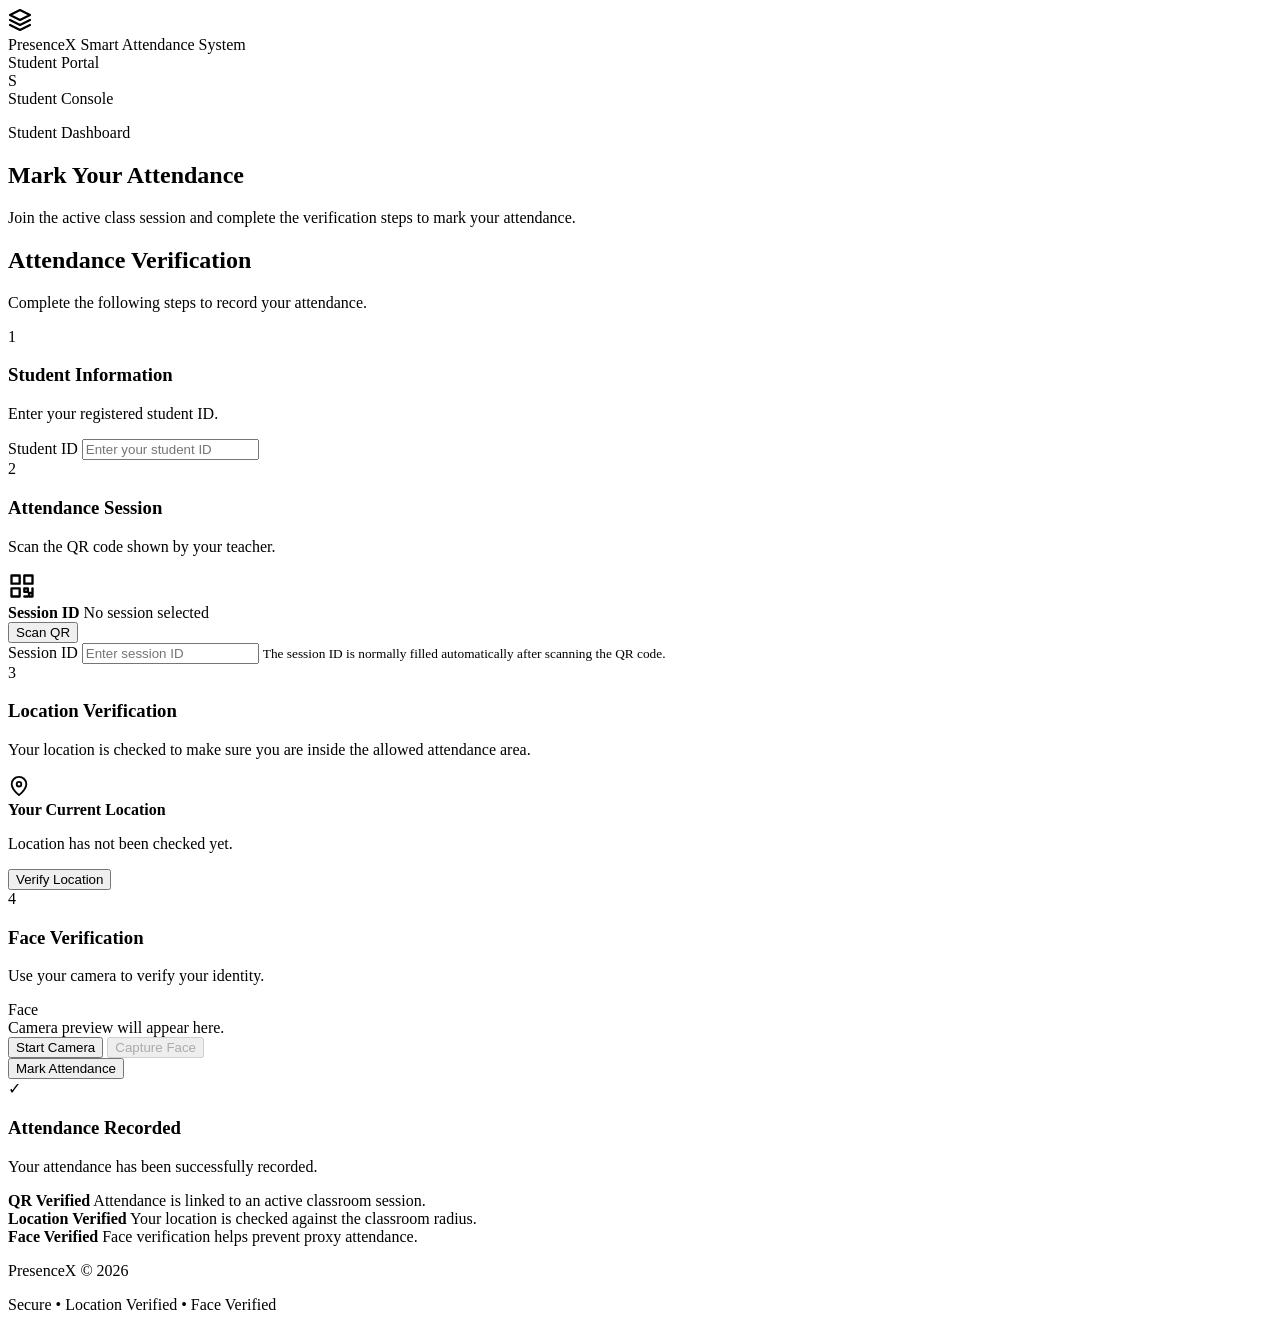
==== frontend/student.html @ 5f0dba2f "Update student dashboard and landing page" ====
<!DOCTYPE html>
<html lang="en">
<head>
  <meta charset="UTF-8">
  <meta name="viewport" content="width=device-width, initial-scale=1.0">

  <meta
    name="description"
    content="PresenceX student dashboard for secure attendance"
  >

  <title>Student Dashboard | PresenceX</title>

  <link rel="stylesheet" href="css/style.css">
</head>

<body>

  <header class="app-header">
    <div class="header-container">

      <div class="brand-wrapper">
        <div class="brand-logo" aria-hidden="true">
          <svg
            width="24"
            height="24"
            viewBox="0 0 24 24"
            fill="none"
            stroke="currentColor"
            stroke-width="2.2"
            stroke-linecap="round"
            stroke-linejoin="round"
          >
            <path d="M12 2L2 7l10 5 10-5-10-5z"></path>
            <path d="M2 17l10 5 10-5"></path>
            <path d="M2 12l10 5 10-5"></path>
          </svg>
        </div>

        <div class="brand-info">
          <span class="brand-name">PresenceX</span>
          <span class="brand-tag">Smart Attendance System</span>
        </div>
      </div>

      <div class="header-center">
        <span class="dashboard-badge badge-student">
          <span class="pulse-dot dot-student"></span>
          Student Portal
        </span>
      </div>

      <div class="header-actions">
        <div class="user-profile-preview">
          <div class="avatar-circle avatar-student">S</div>
          <span class="user-greeting">Student Console</span>
        </div>
      </div>

    </div>
  </header>


  <main class="dashboard-container">

    <section class="dashboard-intro">
      <div>
        <p class="page-label">Student Dashboard</p>

        <h1>Mark Your Attendance</h1>

        <p class="page-description">
          Join the active class session and complete the verification
          steps to mark your attendance.
        </p>
      </div>
    </section>


    <section class="dashboard-card">

      <div class="card-header">
        <div>
          <h2>Attendance Verification</h2>

          <p>
            Complete the following steps to record your attendance.
          </p>
        </div>
      </div>

      <div class="attendance-step">

        <div class="step-number">1</div>

        <div class="step-content">
          <h3>Student Information</h3>

          <p>
            Enter your registered student ID.
          </p>

          <div class="form-group">
            <label for="studentId">Student ID</label>

            <input
              type="text"
              id="studentId"
              name="studentId"
              placeholder="Enter your student ID"
              autocomplete="off"
            >
          </div>
        </div>

      </div>

      <div class="attendance-step">

        <div class="step-number">2</div>

        <div class="step-content">

          <h3>Attendance Session</h3>

          <p>
            Scan the QR code shown by your teacher.
          </p>

          <div class="qr-session-box">

            <div class="qr-icon" aria-hidden="true">
              <svg
                width="28"
                height="28"
                viewBox="0 0 24 24"
                fill="none"
                stroke="currentColor"
                stroke-width="2"
                stroke-linecap="round"
                stroke-linejoin="round"
              >
                <rect x="3" y="3" width="7" height="7"></rect>
                <rect x="14" y="3" width="7" height="7"></rect>
                <rect x="3" y="14" width="7" height="7"></rect>
                <path d="M14 14h3v3h-3z"></path>
                <path d="M18 18h3v3h-3z"></path>
                <path d="M14 21h3"></path>
                <path d="M21 14v3"></path>
              </svg>
            </div>

            <div class="qr-session-info">
              <strong>Session ID</strong>

              <span id="sessionIdDisplay">
                No session selected
              </span>
            </div>

            <button
              type="button"
              id="scanQrBtn"
              class="secondary-button"
            >
              Scan QR
            </button>

          </div>

          <div class="manual-session">

            <label for="sessionId">
              Session ID
            </label>

            <input
              type="text"
              id="sessionId"
              name="sessionId"
              placeholder="Enter session ID"
              autocomplete="off"
            >

            <small>
              The session ID is normally filled automatically after
              scanning the QR code.
            </small>

          </div>

        </div>
      </div>

      <div class="attendance-step">

        <div class="step-number">3</div>

        <div class="step-content">

          <h3>Location Verification</h3>

          <p>
            Your location is checked to make sure you are inside
            the allowed attendance area.
          </p>

          <div class="location-box">

            <div class="location-icon" aria-hidden="true">
              <svg
                width="22"
                height="22"
                viewBox="0 0 24 24"
                fill="none"
                stroke="currentColor"
                stroke-width="2"
                stroke-linecap="round"
                stroke-linejoin="round"
              >
                <path d="M20 10c0 5-8 12-8 12S4 15 4 10a8 8 0 1 1 16 0Z"></path>
                <circle cx="12" cy="10" r="2.5"></circle>
              </svg>
            </div>

            <div class="location-info">
              <strong>Your Current Location</strong>

              <p id="locationText">
                Location has not been checked yet.
              </p>
            </div>

            <button
              type="button"
              id="verifyLocationBtn"
              class="secondary-button"
            >
              Verify Location
            </button>

          </div>

          <input type="hidden" id="latitude">
          <input type="hidden" id="longitude">

          <div
            id="locationStatus"
            class="verification-status"
          ></div>

        </div>
      </div>


      <!-- Face Verification -->
      <div class="attendance-step">

        <div class="step-number">4</div>

        <div class="step-content">

          <h3>Face Verification</h3>

          <p>
            Use your camera to verify your identity.
          </p>

          <div class="face-verification-box">

            <div id="cameraPreview" class="camera-preview">

              <div class="camera-placeholder">
                <div class="camera-icon">Face</div>

                <span>
                  Camera preview will appear here.
                </span>
              </div>

            </div>

            <div class="camera-actions">

              <button
                type="button"
                id="startCameraBtn"
                class="secondary-button"
              >
                Start Camera
              </button>

              <button
                type="button"
                id="captureFaceBtn"
                class="secondary-button"
                disabled
              >
                Capture Face
              </button>

            </div>

            <div
              id="faceStatus"
              class="verification-status"
            ></div>

          </div>

        </div>
      </div>


      <div class="form-actions">

        <button
          type="button"
          id="markAttendanceBtn"
          class="primary-button"
        >
          Mark Attendance
        </button>

      </div>


      <div
        id="attendanceResult"
        class="attendance-result hidden"
      >

        <div class="result-icon">✓</div>

        <div>
          <h3>Attendance Recorded</h3>

          <p id="attendanceMessage">
            Your attendance has been successfully recorded.
          </p>
        </div>

      </div>


      <div
        id="messageBox"
        class="message-box hidden"
        role="alert"
      ></div>

    </section>


    <section class="security-info">

      <div class="security-item">
        <strong>QR Verified</strong>

        <span>
          Attendance is linked to an active classroom session.
        </span>
      </div>

      <div class="security-item">
        <strong>Location Verified</strong>

        <span>
          Your location is checked against the classroom radius.
        </span>
      </div>

      <div class="security-item">
        <strong>Face Verified</strong>

        <span>
          Face verification helps prevent proxy attendance.
        </span>
      </div>

    </section>

  </main>


  <footer class="app-footer">

    <p>
      PresenceX &copy; 2026
    </p>

    <p>
      Secure • Location Verified • Face Verified
    </p>

  </footer>


  <script src="js/student.js"></script>

</body>
</html>
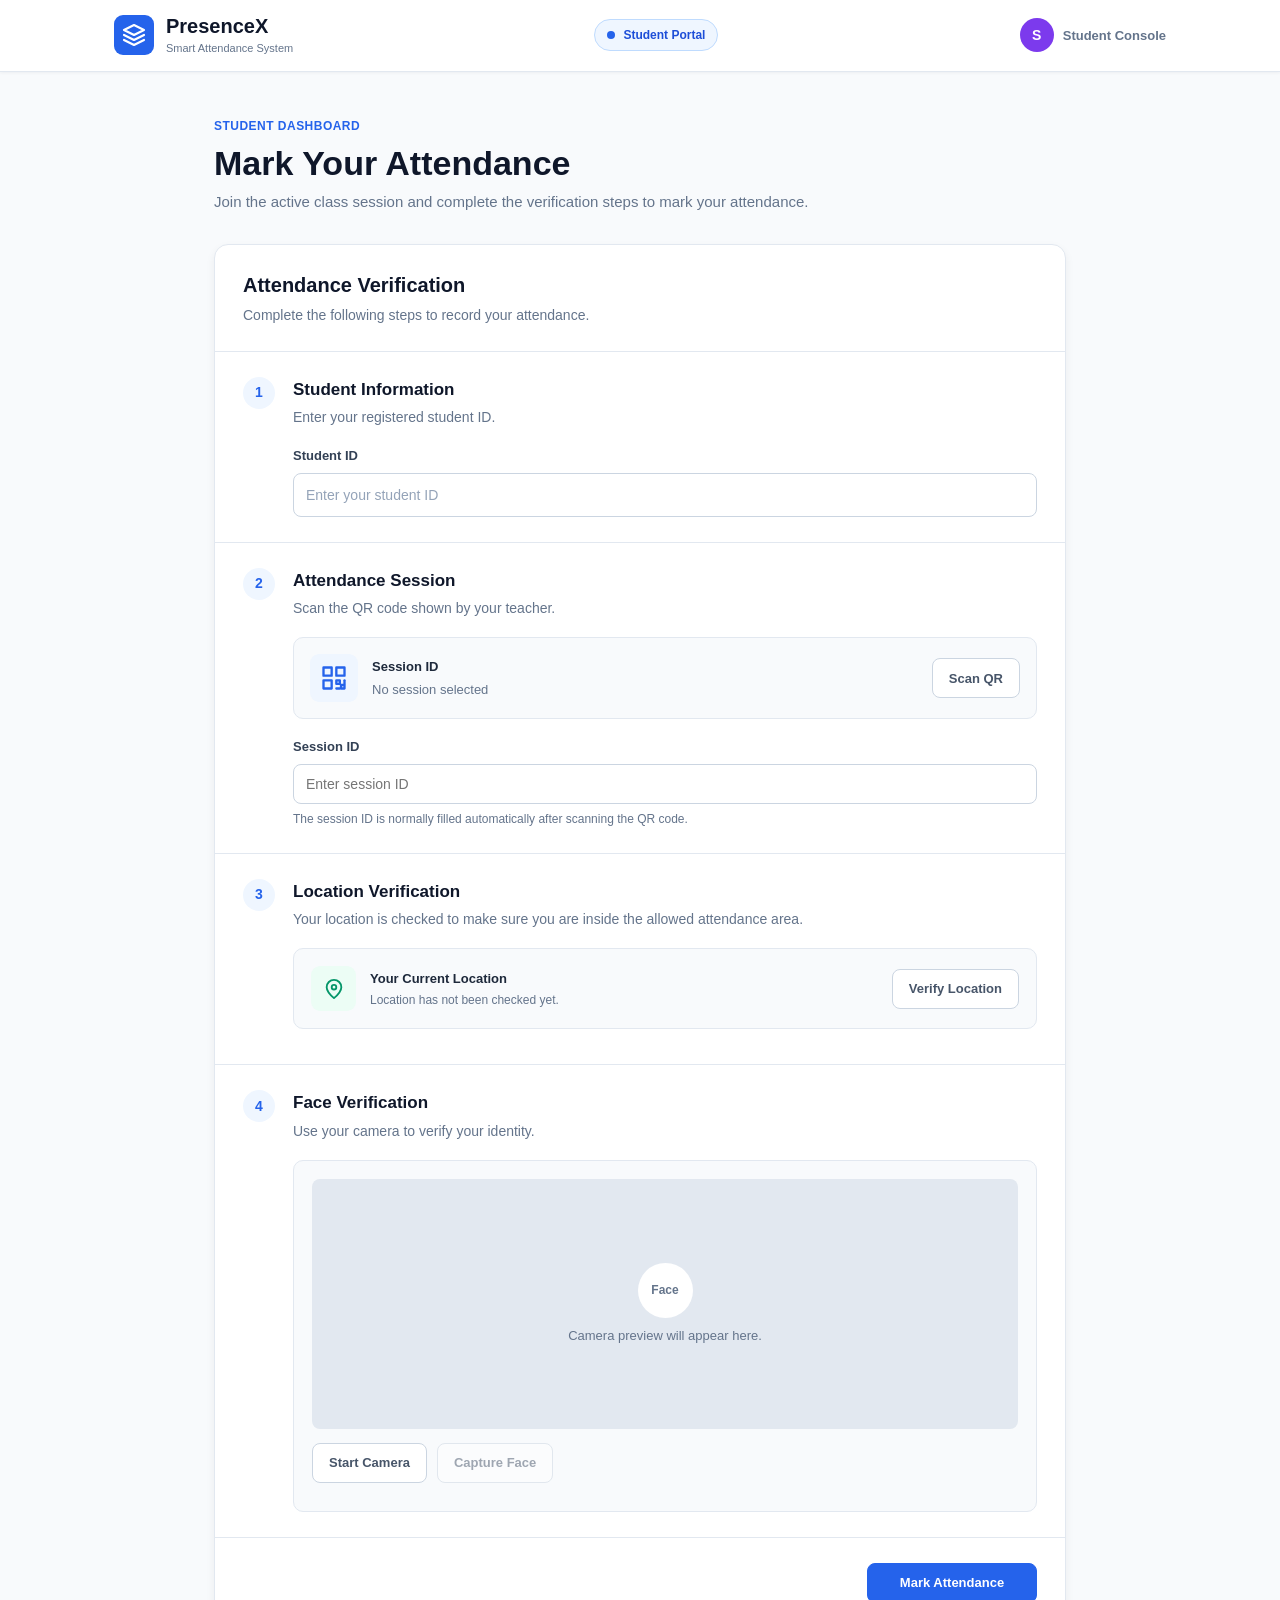
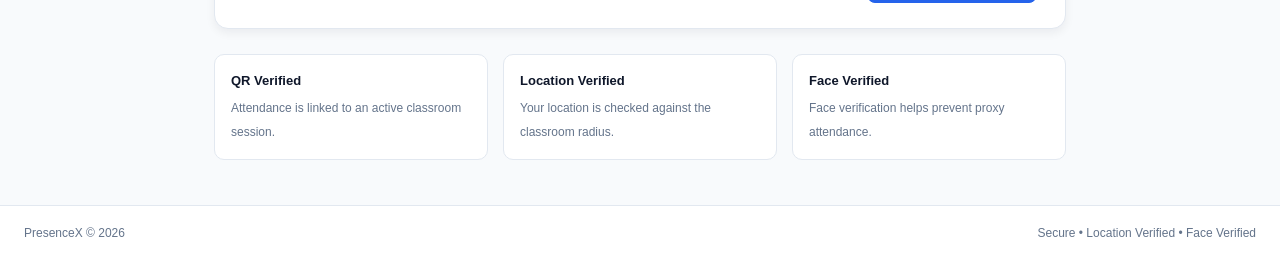
==== commit aa3c1884: "Refactor frontend styles and update dashboards" ====
--- a/frontend/student.html
+++ b/frontend/student.html
@@ -12,6 +12,7 @@
   <title>Student Dashboard | PresenceX</title>
 
   <link rel="stylesheet" href="css/style.css">
+  <link rel="stylesheet" href="css/student.css">
 </head>
 
 <body>
--- a/frontend/css/style.css
+++ b/frontend/css/style.css
@@ -0,0 +1,361 @@
+:root {
+  --blue: #2563eb;
+  --blue-dark: #1d4ed8;
+  --purple: #7c3aed;
+  --green: #059669;
+  --yellow: #d97706;
+  --red: #dc2626;
+  --text: #1e293b;
+  --muted: #64748b;
+  --border: #e2e8f0;
+  --background: #f8fafc;
+  --white: #ffffff;
+}
+
+* {
+  margin: 0;
+  padding: 0;
+  box-sizing: border-box;
+}
+
+html {
+  scroll-behavior: smooth;
+}
+
+body {
+  min-height: 100vh;
+  display: flex;
+  flex-direction: column;
+  font-family: Arial, Helvetica, sans-serif;
+  background: var(--background);
+  color: var(--text);
+  line-height: 1.5;
+}
+
+.hidden {
+  display: none !important;
+}
+
+.app-header {
+  background: var(--white);
+  border-bottom: 1px solid var(--border);
+  box-shadow: 0 1px 3px rgba(15, 23, 42, 0.05);
+}
+
+.header-container {
+  width: 100%;
+  max-width: 1100px;
+  margin: 0 auto;
+  padding: 14px 24px;
+  display: flex;
+  align-items: center;
+  justify-content: space-between;
+  gap: 20px;
+}
+
+.brand-wrapper {
+  display: flex;
+  align-items: center;
+  gap: 12px;
+}
+
+.brand-logo {
+  width: 40px;
+  height: 40px;
+  display: flex;
+  align-items: center;
+  justify-content: center;
+  background: var(--blue);
+  color: var(--white);
+  border-radius: 9px;
+}
+
+.brand-info {
+  display: flex;
+  flex-direction: column;
+}
+
+.brand-name {
+  color: #0f172a;
+  font-size: 20px;
+  font-weight: 700;
+  line-height: 1.2;
+}
+
+.brand-tag {
+  margin-top: 2px;
+  color: var(--muted);
+  font-size: 11px;
+}
+
+.header-center {
+  display: flex;
+  align-items: center;
+}
+
+.dashboard-badge {
+  display: inline-flex;
+  align-items: center;
+  gap: 8px;
+  padding: 6px 12px;
+  background: #eff6ff;
+  color: var(--blue-dark);
+  border: 1px solid #bfdbfe;
+  border-radius: 20px;
+  font-size: 12px;
+  font-weight: 600;
+}
+
+.pulse-dot {
+  width: 8px;
+  height: 8px;
+  display: inline-block;
+  background: var(--blue);
+  border-radius: 50%;
+}
+
+.avatar-circle {
+  width: 34px;
+  height: 34px;
+  display: flex;
+  align-items: center;
+  justify-content: center;
+  background: #dbeafe;
+  color: var(--blue-dark);
+  border-radius: 50%;
+  font-size: 14px;
+  font-weight: 700;
+}
+
+.avatar-student {
+  background: var(--purple);
+  color: var(--white);
+}
+
+.user-profile-preview {
+  display: flex;
+  align-items: center;
+  gap: 9px;
+}
+
+.user-greeting {
+  color: var(--muted);
+  font-size: 13px;
+  font-weight: 600;
+}
+
+.dashboard-container {
+  width: 100%;
+  max-width: 900px;
+  margin: 0 auto;
+  padding: 45px 24px;
+  flex: 1;
+}
+
+.dashboard-intro {
+  margin-bottom: 30px;
+}
+
+.dashboard-intro h1 {
+  margin-bottom: 8px;
+  color: #0f172a;
+  font-size: 34px;
+  line-height: 1.2;
+}
+
+.page-description {
+  max-width: 650px;
+  color: var(--muted);
+  font-size: 15px;
+}
+
+.dashboard-card {
+  background: var(--white);
+  border: 1px solid var(--border);
+  border-radius: 14px;
+  box-shadow: 0 4px 10px rgba(15, 23, 42, 0.06);
+  overflow: hidden;
+}
+
+.card-header {
+  padding: 25px 28px;
+  display: flex;
+  align-items: flex-start;
+  justify-content: space-between;
+  gap: 15px;
+  border-bottom: 1px solid var(--border);
+}
+
+.card-header h2 {
+  margin-bottom: 5px;
+  color: #0f172a;
+  font-size: 20px;
+}
+
+.card-header p {
+  color: var(--muted);
+  font-size: 14px;
+}
+
+.form-group label {
+  display: block;
+  margin-bottom: 7px;
+  color: #334155;
+  font-size: 13px;
+  font-weight: 600;
+}
+
+.form-group input {
+  width: 100%;
+  height: 44px;
+  padding: 0 12px;
+  background: var(--white);
+  border: 1px solid #cbd5e1;
+  border-radius: 8px;
+  color: var(--text);
+  font-family: inherit;
+  font-size: 14px;
+  outline: none;
+  transition: border-color 0.2s, box-shadow 0.2s;
+}
+
+.form-group input:focus {
+  border-color: var(--blue);
+  box-shadow: 0 0 0 3px rgba(37, 99, 235, 0.1);
+}
+
+.form-group input::placeholder {
+  color: #94a3b8;
+}
+
+.primary-button,
+.secondary-button {
+  display: inline-flex;
+  align-items: center;
+  justify-content: center;
+  gap: 7px;
+  min-height: 40px;
+  padding: 0 16px;
+  font-family: inherit;
+  font-size: 13px;
+  font-weight: 600;
+  border-radius: 8px;
+  cursor: pointer;
+  transition: 0.2s ease;
+}
+
+.primary-button {
+  background: var(--blue);
+  color: var(--white);
+  border: 1px solid var(--blue);
+}
+
+.primary-button:hover:not(:disabled) {
+  background: var(--blue-dark);
+  border-color: var(--blue-dark);
+  transform: translateY(-1px);
+}
+
+.primary-button:disabled,
+.secondary-button:disabled {
+  opacity: 0.55;
+  cursor: not-allowed;
+}
+
+.secondary-button {
+  background: var(--white);
+  color: #475569;
+  border: 1px solid #cbd5e1;
+}
+
+.secondary-button:hover:not(:disabled) {
+  background: #f8fafc;
+  border-color: #94a3b8;
+}
+
+.message-box {
+  padding: 13px 15px;
+  border-radius: 8px;
+  font-size: 13px;
+}
+
+.message-box.info {
+  background: #f0f9ff;
+  color: #0284c7;
+  border: 1px solid #bae6fd;
+}
+
+.message-box.success {
+  background: #ecfdf5;
+  color: var(--green);
+  border: 1px solid #a7f3d0;
+}
+
+.message-box.warning {
+  background: #fffbeb;
+  color: var(--yellow);
+  border: 1px solid #fde68a;
+}
+
+.message-box.error {
+  background: #fef2f2;
+  color: var(--red);
+  border: 1px solid #fecaca;
+}
+
+.app-footer {
+  padding: 18px 24px;
+  display: flex;
+  justify-content: space-between;
+  gap: 15px;
+  background: var(--white);
+  border-top: 1px solid var(--border);
+  color: var(--muted);
+  font-size: 12px;
+}
+
+@media (max-width: 700px) {
+  .header-container {
+    padding: 12px 18px;
+  }
+
+  .header-center,
+  .user-greeting {
+    display: none;
+  }
+
+  .dashboard-container {
+    padding: 35px 16px;
+  }
+
+  .dashboard-intro h1 {
+    font-size: 29px;
+  }
+
+  .card-header {
+    padding: 22px 18px;
+  }
+
+  .app-footer {
+    flex-direction: column;
+    text-align: center;
+  }
+}
+
+@media (max-width: 480px) {
+  .brand-tag {
+    display: none;
+  }
+
+  .brand-name {
+    font-size: 18px;
+  }
+
+  .dashboard-intro h1 {
+    font-size: 26px;
+  }
+
+  .card-header {
+    flex-direction: column;
+  }
+}
--- a/frontend/css/student.css
+++ b/frontend/css/student.css
@@ -0,0 +1,372 @@
+.page-label {
+  margin-bottom: 8px;
+  color: var(--blue);
+  font-size: 12px;
+  font-weight: 600;
+  text-transform: uppercase;
+  letter-spacing: 0.04em;
+}
+
+.attendance-step {
+  display: flex;
+  gap: 18px;
+  padding: 25px 28px;
+  border-bottom: 1px solid var(--border);
+}
+
+.step-number {
+  width: 32px;
+  height: 32px;
+  flex-shrink: 0;
+  display: flex;
+  align-items: center;
+  justify-content: center;
+  background: #eff6ff;
+  color: var(--blue);
+  border-radius: 50%;
+  font-size: 14px;
+  font-weight: 700;
+}
+
+.step-content {
+  width: 100%;
+}
+
+.step-content h3 {
+  margin-bottom: 5px;
+  color: #0f172a;
+  font-size: 17px;
+}
+
+.step-content > p {
+  margin-bottom: 18px;
+  color: var(--muted);
+  font-size: 14px;
+}
+
+.step-content .form-group {
+  margin-top: 12px;
+}
+
+.manual-session {
+  margin-top: 18px;
+}
+
+.manual-session label {
+  display: block;
+  margin-bottom: 7px;
+  color: #334155;
+  font-size: 13px;
+  font-weight: 600;
+}
+
+.manual-session input {
+  width: 100%;
+  padding: 11px 12px;
+  background: var(--white);
+  border: 1px solid #cbd5e1;
+  border-radius: 8px;
+  color: var(--text);
+  font-size: 14px;
+  outline: none;
+}
+
+.manual-session input:focus {
+  border-color: var(--blue);
+  box-shadow: 0 0 0 3px rgba(37, 99, 235, 0.1);
+}
+
+.manual-session small {
+  display: block;
+  margin-top: 6px;
+  color: var(--muted);
+  font-size: 12px;
+}
+
+.qr-session-box {
+  padding: 16px;
+  display: flex;
+  align-items: center;
+  gap: 14px;
+  background: #f8fafc;
+  border: 1px solid var(--border);
+  border-radius: 10px;
+}
+
+.qr-icon {
+  width: 48px;
+  height: 48px;
+  flex-shrink: 0;
+  display: flex;
+  align-items: center;
+  justify-content: center;
+  background: #eff6ff;
+  color: var(--blue);
+  border-radius: 9px;
+}
+
+.qr-session-info {
+  flex: 1;
+  display: flex;
+  flex-direction: column;
+  gap: 3px;
+}
+
+.qr-session-info strong {
+  font-size: 13px;
+}
+
+.qr-session-info span {
+  color: var(--muted);
+  font-size: 13px;
+}
+
+.location-box {
+  padding: 17px;
+  display: flex;
+  align-items: center;
+  gap: 14px;
+  background: #f8fafc;
+  border: 1px solid var(--border);
+  border-radius: 10px;
+}
+
+.location-icon {
+  width: 45px;
+  height: 45px;
+  flex-shrink: 0;
+  display: flex;
+  align-items: center;
+  justify-content: center;
+  background: #ecfdf5;
+  color: var(--green);
+  border-radius: 9px;
+}
+
+.location-info {
+  flex: 1;
+}
+
+.location-info strong {
+  display: block;
+  margin-bottom: 3px;
+  font-size: 13px;
+}
+
+.location-info p {
+  color: var(--muted);
+  font-size: 12px;
+}
+
+.verification-status {
+  margin-top: 10px;
+  color: var(--muted);
+  font-size: 13px;
+}
+
+.verification-status.success {
+  color: var(--green);
+}
+
+.verification-status.error {
+  color: var(--red);
+}
+
+.verification-status.warning {
+  color: var(--yellow);
+}
+
+.face-verification-box {
+  padding: 18px;
+  background: #f8fafc;
+  border: 1px solid var(--border);
+  border-radius: 10px;
+}
+
+.camera-preview {
+  width: 100%;
+  min-height: 250px;
+  display: flex;
+  align-items: center;
+  justify-content: center;
+  background: #e2e8f0;
+  border-radius: 8px;
+  overflow: hidden;
+}
+
+.camera-preview video {
+  width: 100%;
+  height: 100%;
+  object-fit: cover;
+}
+
+.camera-placeholder {
+  display: flex;
+  flex-direction: column;
+  align-items: center;
+  gap: 8px;
+  color: var(--muted);
+  font-size: 13px;
+  text-align: center;
+}
+
+.camera-icon {
+  width: 55px;
+  height: 55px;
+  display: flex;
+  align-items: center;
+  justify-content: center;
+  background: var(--white);
+  border-radius: 50%;
+  font-size: 12px;
+  font-weight: 600;
+}
+
+.camera-actions {
+  margin-top: 14px;
+  display: flex;
+  gap: 10px;
+}
+
+.camera-actions button:disabled {
+  opacity: 0.5;
+  cursor: not-allowed;
+}
+
+.form-actions {
+  padding: 25px 28px;
+  display: flex;
+  justify-content: flex-end;
+}
+
+#markAttendanceBtn {
+  min-width: 170px;
+}
+
+.attendance-result {
+  margin: 0 28px 25px;
+  padding: 18px;
+  display: flex;
+  align-items: center;
+  gap: 14px;
+  background: #ecfdf5;
+  border: 1px solid #a7f3d0;
+  border-radius: 10px;
+}
+
+.result-icon {
+  width: 40px;
+  height: 40px;
+  flex-shrink: 0;
+  display: flex;
+  align-items: center;
+  justify-content: center;
+  background: var(--green);
+  color: var(--white);
+  border-radius: 50%;
+  font-size: 18px;
+  font-weight: 700;
+}
+
+.attendance-result h3 {
+  margin-bottom: 3px;
+  color: #065f46;
+  font-size: 15px;
+}
+
+.attendance-result p {
+  color: #047857;
+  font-size: 13px;
+}
+
+.message-box {
+  margin: 0 28px 25px;
+}
+
+.security-info {
+  margin-top: 25px;
+  display: grid;
+  grid-template-columns: repeat(3, 1fr);
+  gap: 15px;
+}
+
+.security-item {
+  padding: 16px;
+  background: var(--white);
+  border: 1px solid var(--border);
+  border-radius: 10px;
+}
+
+.security-item strong {
+  display: block;
+  margin-bottom: 5px;
+  color: #0f172a;
+  font-size: 13px;
+}
+
+.security-item span {
+  color: var(--muted);
+  font-size: 12px;
+}
+
+@media (max-width: 700px) {
+  .attendance-step {
+    padding: 22px 18px;
+  }
+
+  .qr-session-box,
+  .location-box {
+    align-items: flex-start;
+  }
+
+  .security-info {
+    grid-template-columns: 1fr;
+  }
+
+  .form-actions {
+    padding: 22px 18px;
+  }
+
+  .attendance-result,
+  .message-box {
+    margin-left: 18px;
+    margin-right: 18px;
+  }
+}
+
+@media (max-width: 480px) {
+  .attendance-step {
+    gap: 12px;
+  }
+
+  .step-number {
+    width: 28px;
+    height: 28px;
+    font-size: 12px;
+  }
+
+  .qr-session-box,
+  .location-box {
+    flex-direction: column;
+  }
+
+  .secondary-button {
+    width: 100%;
+  }
+
+  .camera-actions {
+    flex-direction: column;
+  }
+
+  .camera-actions button {
+    width: 100%;
+  }
+
+  .form-actions {
+    justify-content: stretch;
+  }
+
+  #markAttendanceBtn {
+    width: 100%;
+  }
+}
